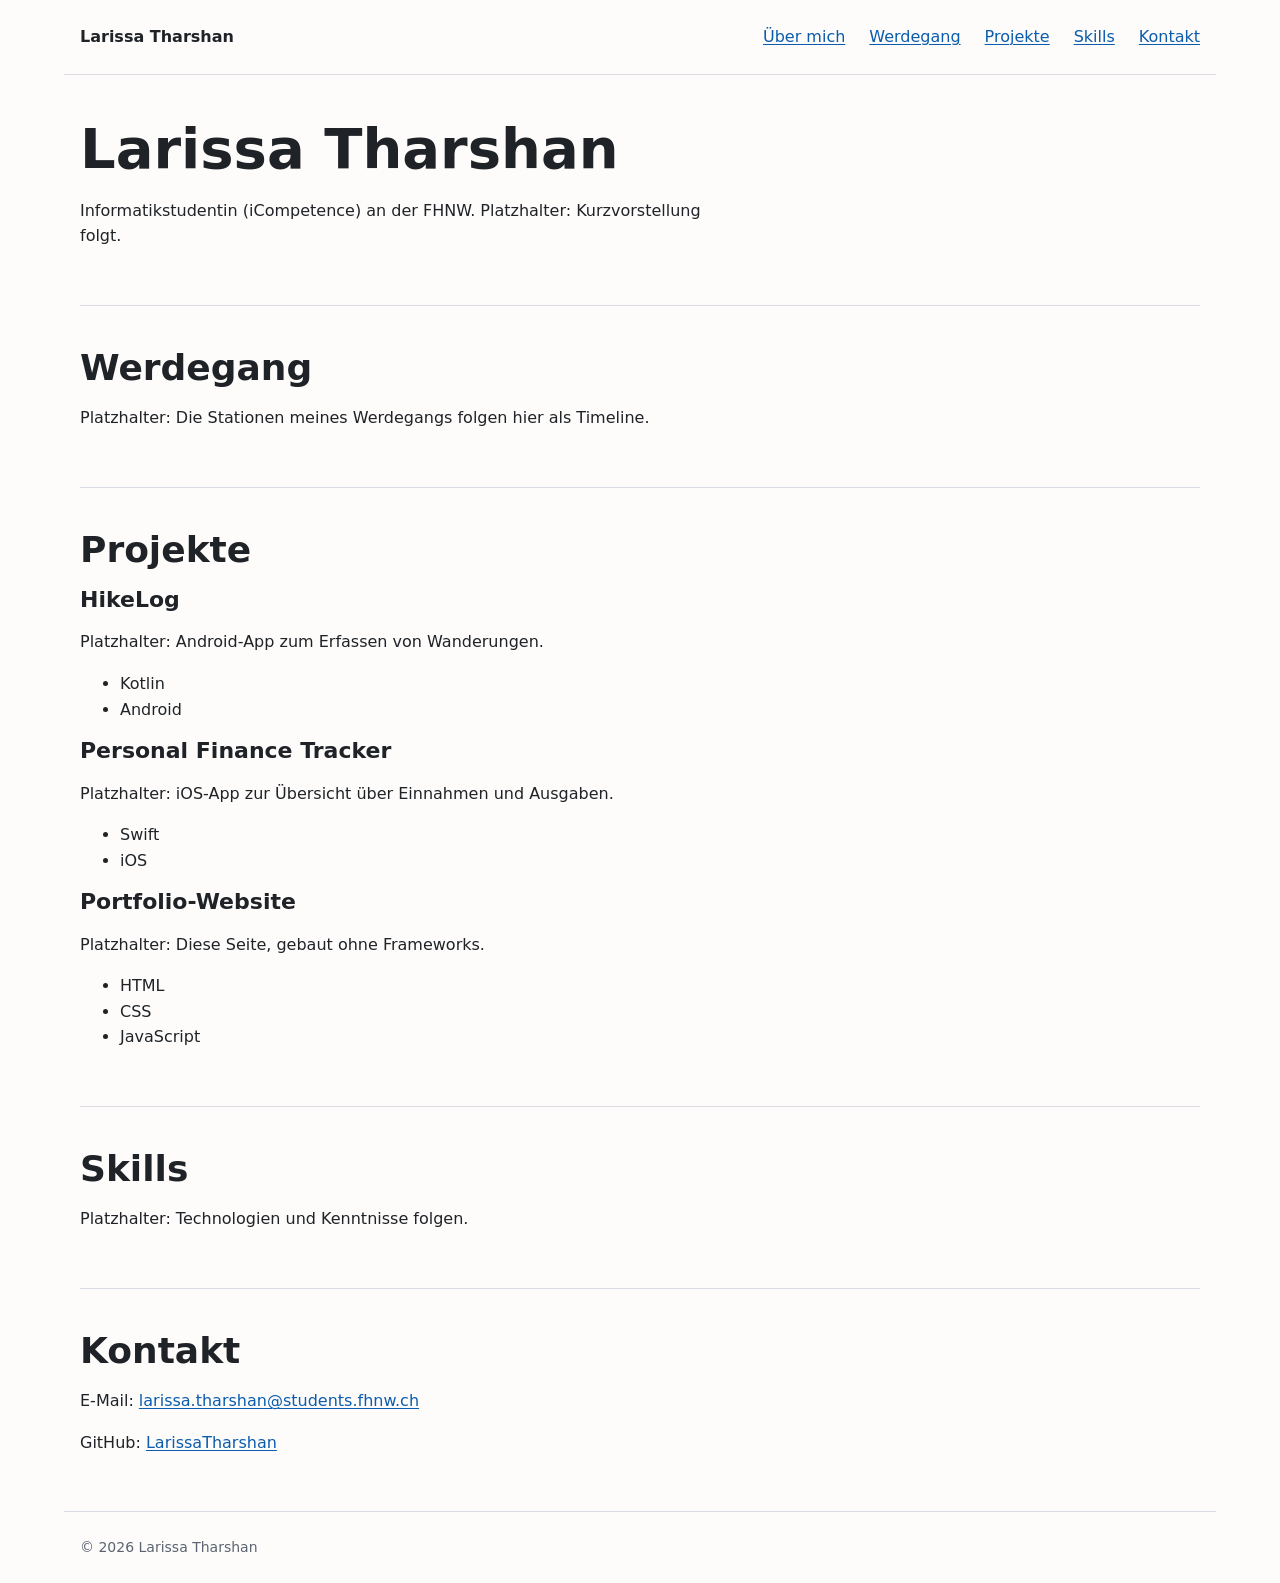
==== index.html @ 27e0fb65 "15 Projekte: drei Dummy-Karten im HTML" ====
<!DOCTYPE html>
<html lang="de">
<head>
    <meta charset="UTF-8">
    <meta name="viewport" content="width=device-width, initial-scale=1">
    <title>Larissa Tharshan – Portfolio</title>
    <meta name="description"
          content="Portfolio von Larissa Tharshan, Informatikstudentin (iCompetence) an der FHNW mit Fokus auf Cloud, DevOps und Software Engineering.">
    <link rel="stylesheet" href="css/style.css">
    <script type="module" src="js/main.js"></script>
</head>
<body>
<header>
    <p class="site-name"><a href="#about">Larissa Tharshan</a></p>
    <nav aria-label="Hauptnavigation">
        <ul>
            <li><a href="#about">Über mich</a></li>
            <li><a href="#path">Werdegang</a></li>
            <li><a href="#projects">Projekte</a></li>
            <li><a href="#skills">Skills</a></li>
            <li><a href="#contact">Kontakt</a></li>
        </ul>
    </nav>
</header>

<main>
    <section id="about" aria-labelledby="about-heading">
        <h1 id="about-heading">Larissa Tharshan</h1>
        <p>Informatikstudentin (iCompetence) an der FHNW. Platzhalter: Kurzvorstellung folgt.</p>
    </section>

    <section id="path" aria-labelledby="path-heading">
        <h2 id="path-heading">Werdegang</h2>
        <p>Platzhalter: Die Stationen meines Werdegangs folgen hier als Timeline.</p>
    </section>

    <section id="projects" aria-labelledby="projects-heading">
        <h2 id="projects-heading">Projekte</h2>
        <div class="card-grid">
            <article class="card">
                <h3>HikeLog</h3>
                <p>Platzhalter: Android-App zum Erfassen von Wanderungen.</p>
                <ul class="tag-list" aria-label="Technologien">
                    <li class="tag">Kotlin</li>
                    <li class="tag">Android</li>
                </ul>
            </article>
            <article class="card">
                <h3>Personal Finance Tracker</h3>
                <p>Platzhalter: iOS-App zur Übersicht über Einnahmen und Ausgaben.</p>
                <ul class="tag-list" aria-label="Technologien">
                    <li class="tag">Swift</li>
                    <li class="tag">iOS</li>
                </ul>
            </article>
            <article class="card">
                <h3>Portfolio-Website</h3>
                <p>Platzhalter: Diese Seite, gebaut ohne Frameworks.</p>
                <ul class="tag-list" aria-label="Technologien">
                    <li class="tag">HTML</li>
                    <li class="tag">CSS</li>
                    <li class="tag">JavaScript</li>
                </ul>
            </article>
        </div>
    </section>

    <section id="skills" aria-labelledby="skills-heading">
        <h2 id="skills-heading">Skills</h2>
        <p>Platzhalter: Technologien und Kenntnisse folgen.</p>
    </section>

    <section id="contact" aria-labelledby="contact-heading">
        <h2 id="contact-heading">Kontakt</h2>
        <p>E-Mail: <a href="mailto:larissa.tharshan@students.fhnw.ch">larissa.tharshan@students.fhnw.ch</a></p>
        <p>GitHub: <a href="https://github.com/LarissaTharshan">LarissaTharshan</a></p>
    </section>
</main>

<footer>
    <p>&copy; 2026 Larissa Tharshan</p>
</footer>
</body>
</html>
---- css/style.css ----
:root {
    /* Farben */
    --color-bg: #fdfcfa;
    --color-surface: #f4f2ee;
    --color-text: #1f2328;
    --color-text-muted: #5b6470;
    --color-accent: #0b5cad;
    --color-border: #d9dde3;

    /* Abstände */
    --space-1: 0.25rem;
    --space-2: 0.5rem;
    --space-3: 1rem;
    --space-4: 1.5rem;
    --space-5: 2.5rem;
    --space-6: 4rem;

    /* Schrift */
    --font-family-base: system-ui, -apple-system, "Segoe UI", Roboto, "Helvetica Neue", Arial, sans-serif;
    --font-size-small: 0.875rem;
    --font-size-base: 1rem;
    --font-size-h3: clamp(1.125rem, 1rem + 0.5vw, 1.375rem);
    --font-size-h2: clamp(1.5rem, 1.2rem + 1.5vw, 2.25rem);
    --font-size-h1: clamp(2rem, 1.5rem + 2.5vw, 3.5rem);
    --line-height-base: 1.6;
    --line-height-heading: 1.2;

    /* Layout */
    --layout-max-width: 72rem;
    --content-max-width: 65ch;

    /* Formen */
    --radius-sm: 2px;
    --radius: 0.5rem;
    --radius-pill: 999px;
    --focus-width: 3px;
}

/* Grundregeln */
*,
*::before,
*::after {
    box-sizing: border-box;
}

body {
    margin: 0;
    overflow-wrap: break-word;
    font-family: var(--font-family-base);
    font-size: var(--font-size-base);
    line-height: var(--line-height-base);
    color: var(--color-text);
    background-color: var(--color-bg);
}

img {
    display: block;
    max-width: 100%;
    height: auto;
}

/* Typografie */
h1,
h2,
h3 {
    margin-top: 0;
    margin-bottom: var(--space-3);
    line-height: var(--line-height-heading);
}

h1 {
    font-size: var(--font-size-h1);
}

h2 {
    font-size: var(--font-size-h2);
}

h3 {
    font-size: var(--font-size-h3);
}

p {
    max-width: var(--content-max-width);
    margin-top: 0;
    margin-bottom: var(--space-3);
}

/* Container */
header,
main,
footer {
    max-width: var(--layout-max-width);
    margin-inline: auto;
    padding-inline: var(--space-3);
}

footer {
    padding-block: var(--space-4);
    border-top: 1px solid var(--color-border);
    color: var(--color-text-muted);
}

footer p {
    margin: 0;
    font-size: var(--font-size-small);
}

/* Links und Fokus */
a {
    color: var(--color-accent);
    text-decoration-thickness: 1px;
    text-underline-offset: 0.15em;
}

a:hover {
    text-decoration-thickness: 2px;
}

a:focus-visible {
    outline: var(--focus-width) solid var(--color-accent);
    outline-offset: var(--space-1);
    border-radius: var(--radius-sm);
}

/* Header und Navigation */
header {
    display: flex;
    flex-wrap: wrap;
    align-items: center;
    justify-content: space-between;
    gap: var(--space-2) var(--space-4);
    padding-block: var(--space-4);
    border-bottom: 1px solid var(--color-border);
}

.site-name {
    margin: 0;
    font-weight: 700;
}

.site-name a {
    color: var(--color-text);
    text-decoration: none;
}

.site-name a:hover {
    text-decoration: underline;
}

nav ul {
    display: flex;
    flex-wrap: wrap;
    gap: var(--space-2) var(--space-4);
    margin: 0;
    padding: 0;
    list-style: none;
}

/* Sektionen */
section {
    padding-block: var(--space-5);
    scroll-margin-top: var(--space-3);
}

section + section {
    border-top: 1px solid var(--color-border);
}
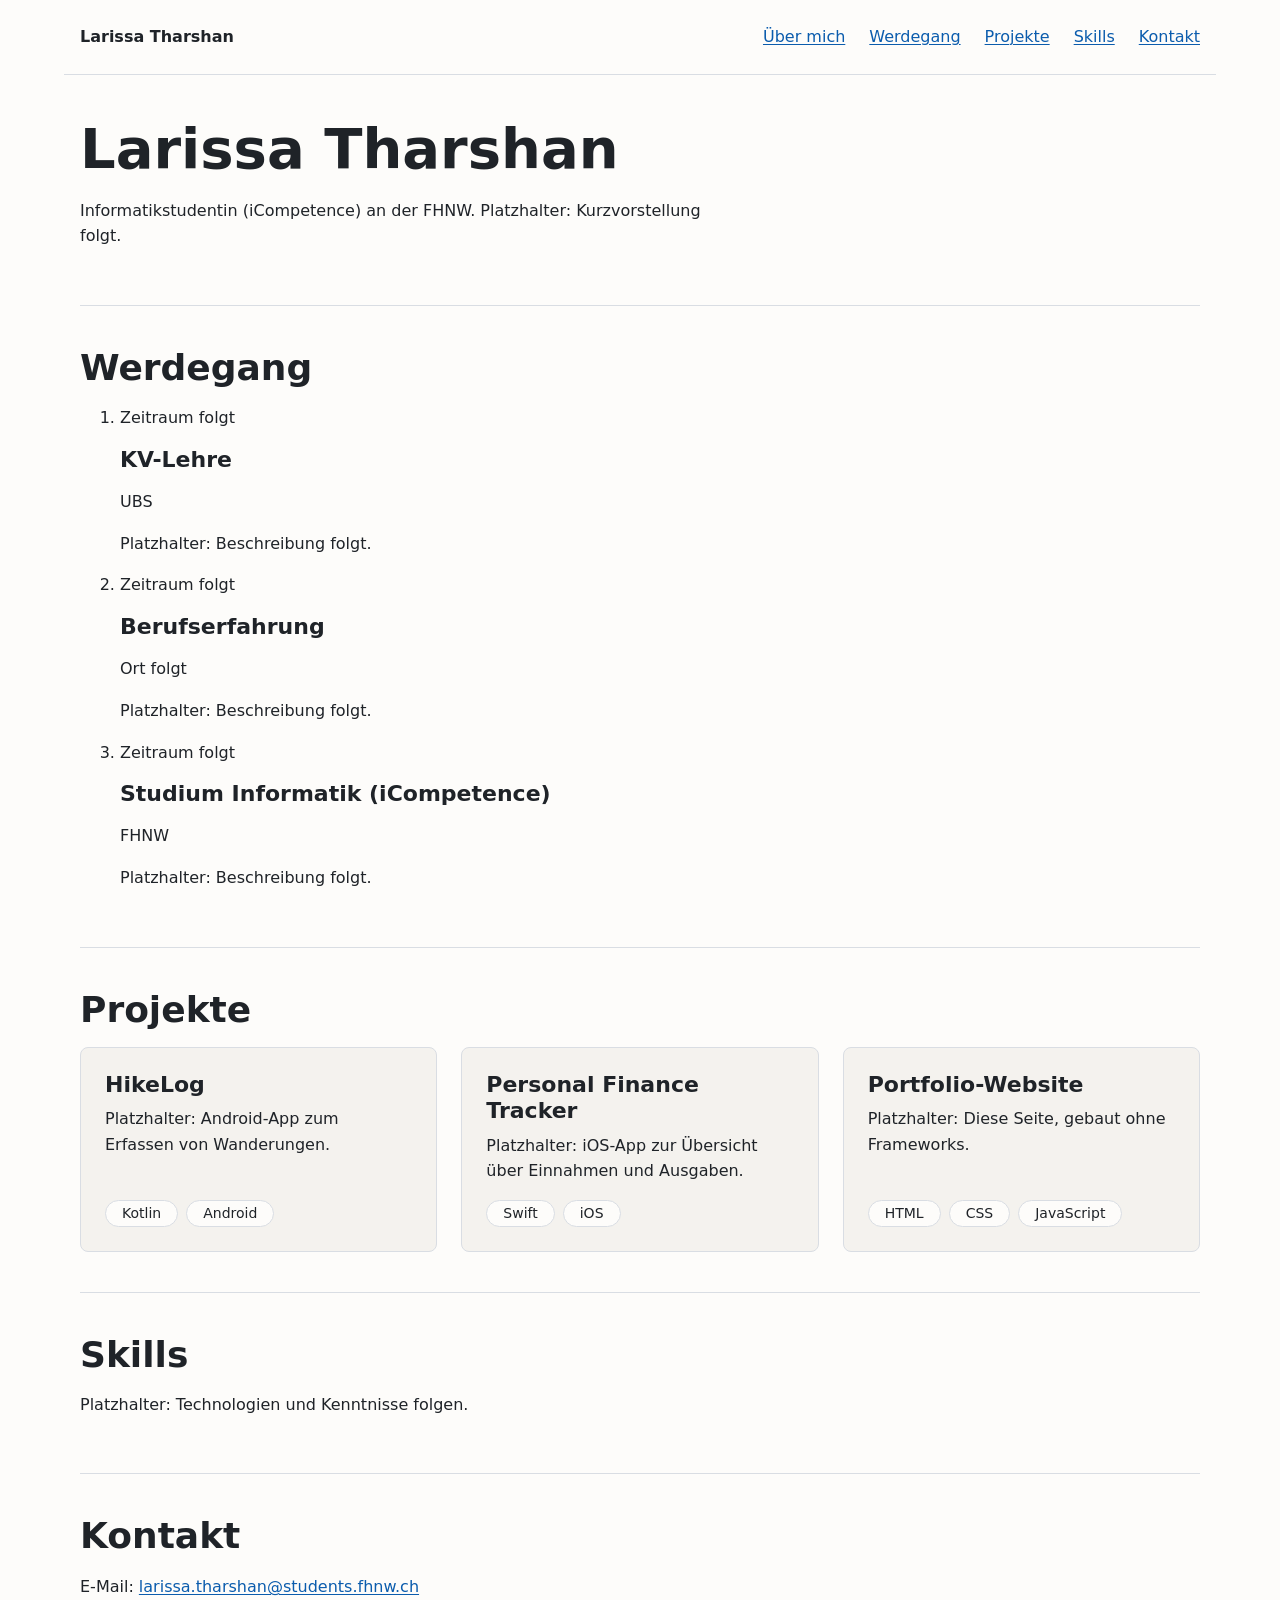
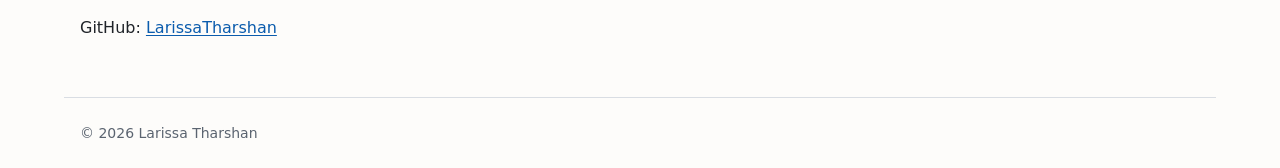
==== commit d76d8c24: "30 Werdegang: Timeline-Struktur im HTML" ====
--- a/index.html
+++ b/index.html
@@ -5,7 +5,7 @@
     <meta name="viewport" content="width=device-width, initial-scale=1">
     <title>Larissa Tharshan – Portfolio</title>
     <meta name="description"
-          content="Portfolio von Larissa Tharshan, Informatikstudentin (iCompetence) an der FHNW mit Fokus auf Cloud, DevOps und Software Engineering.">
+          content="Portfolio von Larissa Tharshan, Informatikstudentin (iCompetence) an der FHNW mit Fokus auf DevOps und Software Engineering.">
     <link rel="stylesheet" href="css/style.css">
     <script type="module" src="js/main.js"></script>
 </head>
@@ -31,7 +31,32 @@
 
     <section id="path" aria-labelledby="path-heading">
         <h2 id="path-heading">Werdegang</h2>
-        <p>Platzhalter: Die Stationen meines Werdegangs folgen hier als Timeline.</p>
+        <ol class="timeline">
+            <li class="timeline-item">
+                <p class="timeline-date">Zeitraum folgt</p>
+                <div class="timeline-content">
+                    <h3>KV-Lehre</h3>
+                    <p class="timeline-place">UBS</p>
+                    <p>Platzhalter: Beschreibung folgt.</p>
+                </div>
+            </li>
+            <li class="timeline-item">
+                <p class="timeline-date">Zeitraum folgt</p>
+                <div class="timeline-content">
+                    <h3>Berufserfahrung</h3>
+                    <p class="timeline-place">Ort folgt</p>
+                    <p>Platzhalter: Beschreibung folgt.</p>
+                </div>
+            </li>
+            <li class="timeline-item">
+                <p class="timeline-date">Zeitraum folgt</p>
+                <div class="timeline-content">
+                    <h3>Studium Informatik (iCompetence)</h3>
+                    <p class="timeline-place">FHNW</p>
+                    <p>Platzhalter: Beschreibung folgt.</p>
+                </div>
+            </li>
+        </ol>
     </section>
 
     <section id="projects" aria-labelledby="projects-heading">
--- a/css/style.css
+++ b/css/style.css
@@ -166,3 +166,46 @@
 section + section {
     border-top: 1px solid var(--color-border);
 }
+
+/* Projekte */
+.card-grid {
+    display: grid;
+    grid-template-columns: repeat(auto-fit, minmax(min(100%, 18rem), 1fr));
+    gap: var(--space-4);
+}
+
+.card {
+    display: flex;
+    flex-direction: column;
+    padding: var(--space-4);
+    border: 1px solid var(--color-border);
+    border-radius: var(--radius);
+    background-color: var(--color-surface);
+}
+
+.card h3 {
+    margin-bottom: var(--space-2);
+}
+
+.card .tag-list {
+    margin-top: auto;
+}
+
+/* Tags */
+.tag-list {
+    display: flex;
+    flex-wrap: wrap;
+    gap: var(--space-2);
+    margin: 0;
+    padding: 0;
+    list-style: none;
+}
+
+.tag {
+    padding: var(--space-1) var(--space-3);
+    border: 1px solid var(--color-border);
+    border-radius: var(--radius-pill);
+    background-color: var(--color-bg);
+    font-size: var(--font-size-small);
+    line-height: var(--line-height-heading);
+}
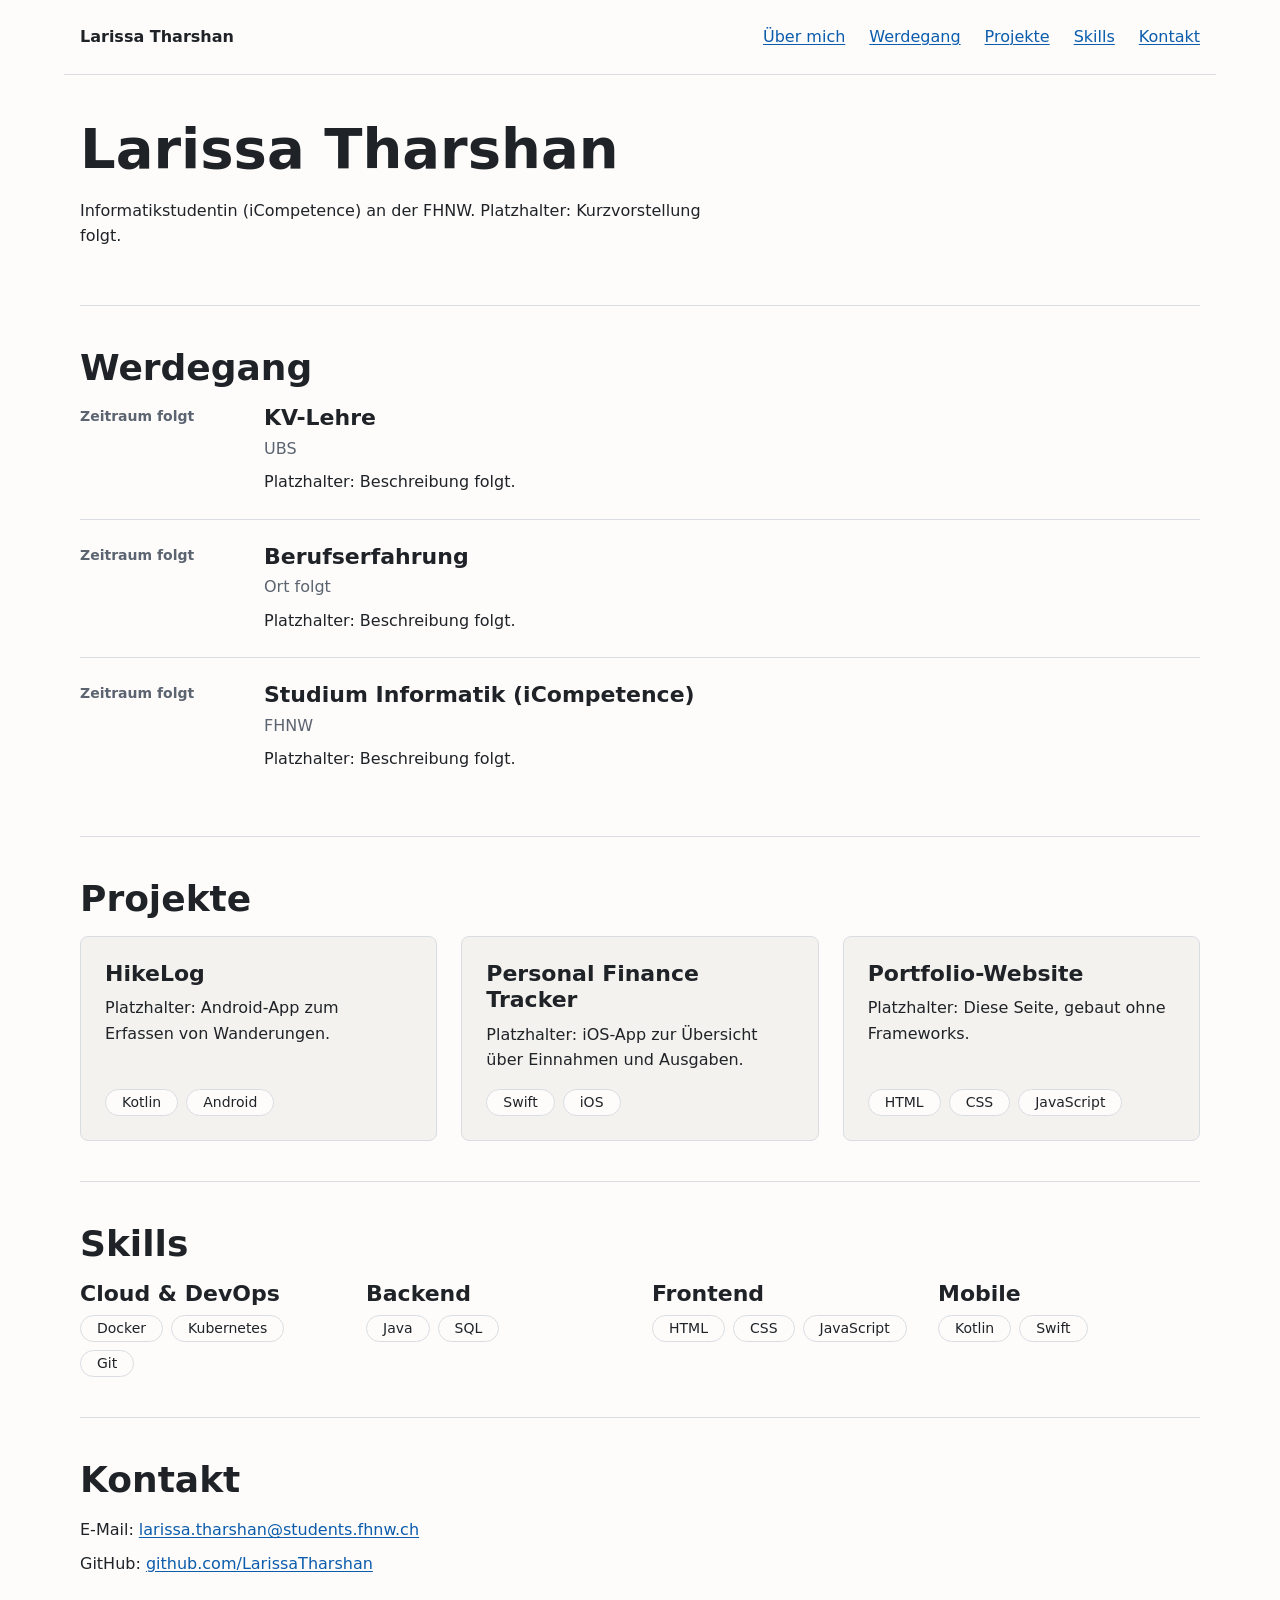
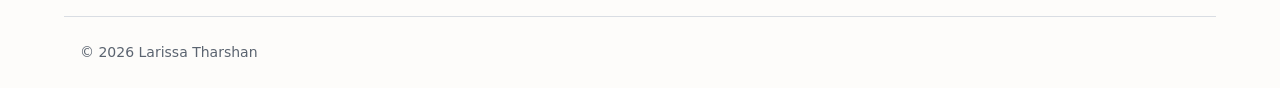
==== commit c2ad253a: "45 Skills in Kategorien und Kontakt als Liste" ====
--- a/index.html
+++ b/index.html
@@ -92,13 +92,46 @@
 
     <section id="skills" aria-labelledby="skills-heading">
         <h2 id="skills-heading">Skills</h2>
-        <p>Platzhalter: Technologien und Kenntnisse folgen.</p>
+        <div class="skill-groups">
+            <div class="skill-group">
+                <h3>Cloud &amp; DevOps</h3>
+                <ul class="tag-list">
+                    <li class="tag">Docker</li>
+                    <li class="tag">Kubernetes</li>
+                    <li class="tag">Git</li>
+                </ul>
+            </div>
+            <div class="skill-group">
+                <h3>Backend</h3>
+                <ul class="tag-list">
+                    <li class="tag">Java</li>
+                    <li class="tag">SQL</li>
+                </ul>
+            </div>
+            <div class="skill-group">
+                <h3>Frontend</h3>
+                <ul class="tag-list">
+                    <li class="tag">HTML</li>
+                    <li class="tag">CSS</li>
+                    <li class="tag">JavaScript</li>
+                </ul>
+            </div>
+            <div class="skill-group">
+                <h3>Mobile</h3>
+                <ul class="tag-list">
+                    <li class="tag">Kotlin</li>
+                    <li class="tag">Swift</li>
+                </ul>
+            </div>
+        </div>
     </section>
 
     <section id="contact" aria-labelledby="contact-heading">
         <h2 id="contact-heading">Kontakt</h2>
-        <p>E-Mail: <a href="mailto:larissa.tharshan@students.fhnw.ch">larissa.tharshan@students.fhnw.ch</a></p>
-        <p>GitHub: <a href="https://github.com/LarissaTharshan">LarissaTharshan</a></p>
+        <ul class="contact-list">
+            <li>E-Mail: <a href="mailto:larissa.tharshan@students.fhnw.ch">larissa.tharshan@students.fhnw.ch</a></li>
+            <li>GitHub: <a href="https://github.com/LarissaTharshan">github.com/LarissaTharshan</a></li>
+        </ul>
     </section>
 </main>
 
--- a/css/style.css
+++ b/css/style.css
@@ -209,3 +209,73 @@
     font-size: var(--font-size-small);
     line-height: var(--line-height-heading);
 }
+
+/* Werdegang */
+.timeline {
+    margin: 0;
+    padding: 0;
+    list-style: none;
+}
+
+.timeline-item {
+    padding-block: var(--space-4);
+    border-top: 1px solid var(--color-border);
+}
+
+.timeline-item:first-child {
+    padding-top: 0;
+    border-top: none;
+}
+
+.timeline-date {
+    margin-bottom: var(--space-1);
+    color: var(--color-text-muted);
+    font-size: var(--font-size-small);
+    font-weight: 700;
+}
+
+.timeline-content h3 {
+    margin-bottom: var(--space-1);
+}
+
+.timeline-place {
+    margin-bottom: var(--space-2);
+    color: var(--color-text-muted);
+}
+
+.timeline-content p:last-child {
+    margin-bottom: 0;
+}
+
+@media (min-width: 48rem) {
+    .timeline-item {
+        display: grid;
+        grid-template-columns: 10rem 1fr;
+        gap: var(--space-4);
+    }
+
+    .timeline-date {
+        margin-bottom: 0;
+    }
+}
+
+/* Skills */
+.skill-groups {
+    display: grid;
+    grid-template-columns: repeat(auto-fit, minmax(min(100%, 14rem), 1fr));
+    gap: var(--space-4);
+}
+
+.skill-group h3 {
+    margin-bottom: var(--space-2);
+}
+
+/* Kontakt */
+.contact-list {
+    display: flex;
+    flex-direction: column;
+    gap: var(--space-2);
+    margin: 0;
+    padding: 0;
+    list-style: none;
+}
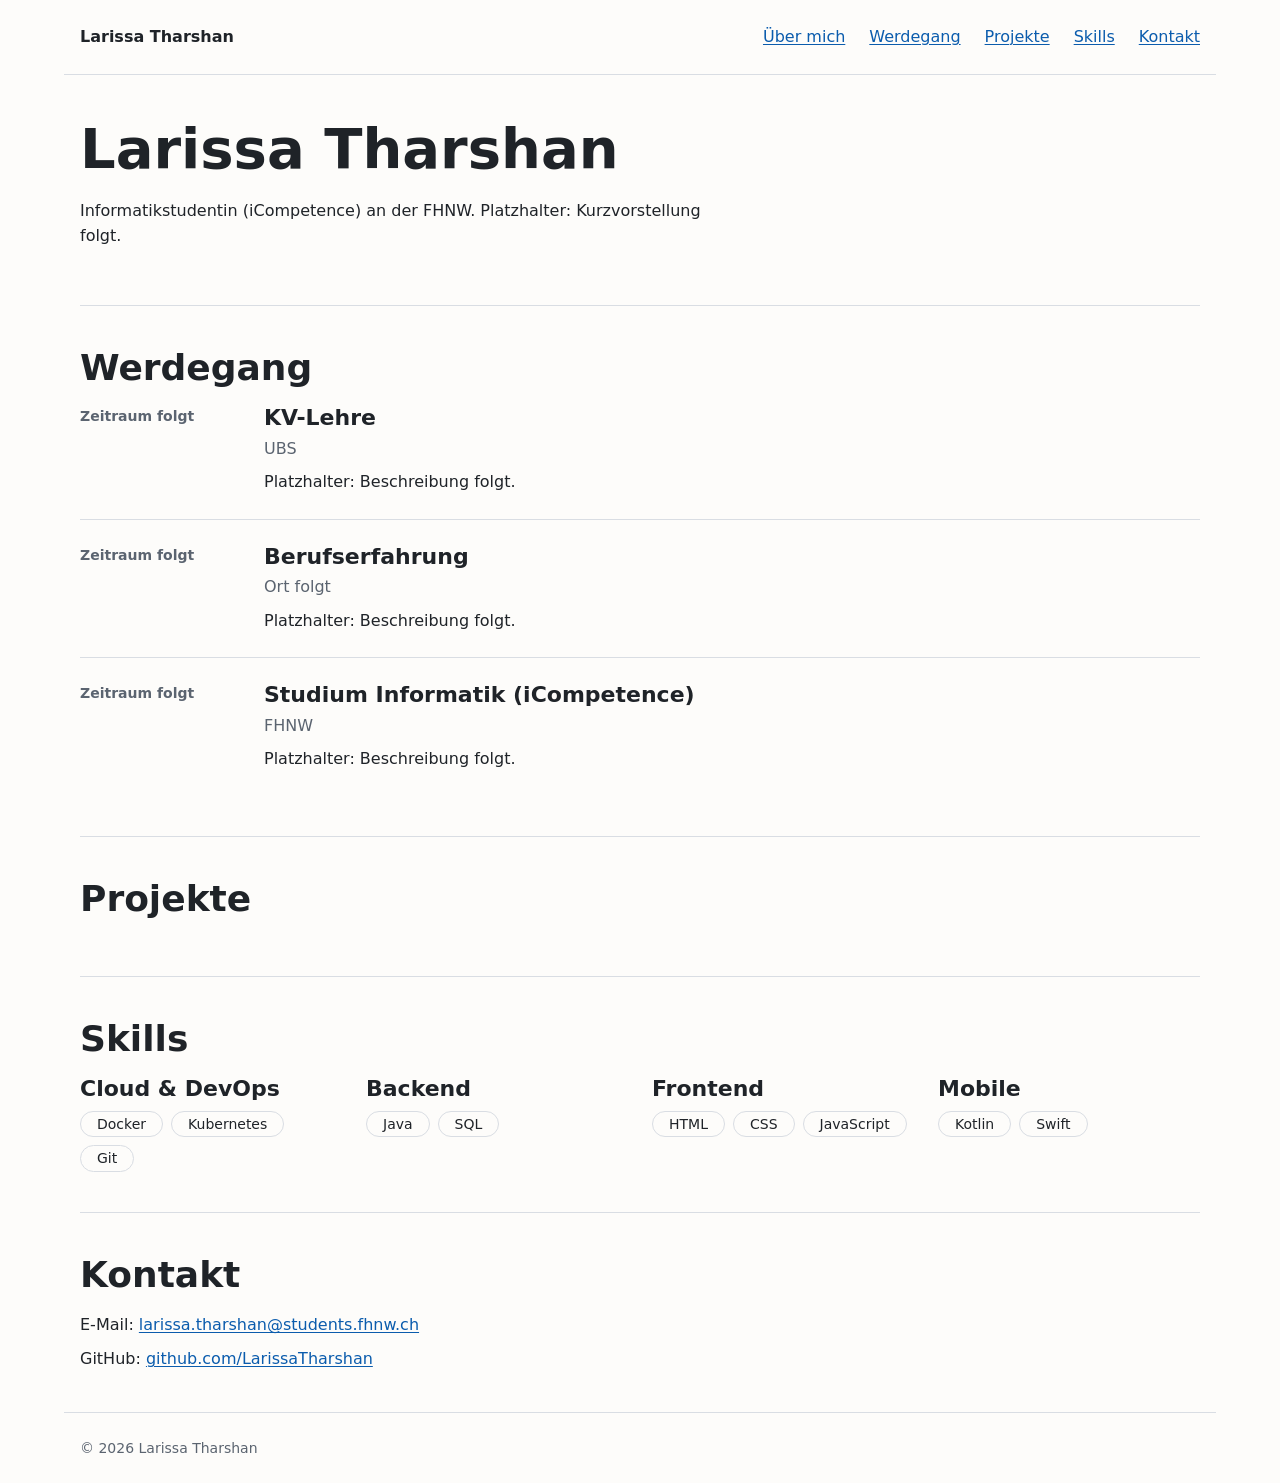
==== commit 19bf519d: "20 Dummy-Karten entfernt, leerer Container mit id project-list" ====
--- a/index.html
+++ b/index.html
@@ -61,33 +61,7 @@
 
     <section id="projects" aria-labelledby="projects-heading">
         <h2 id="projects-heading">Projekte</h2>
-        <div class="card-grid">
-            <article class="card">
-                <h3>HikeLog</h3>
-                <p>Platzhalter: Android-App zum Erfassen von Wanderungen.</p>
-                <ul class="tag-list" aria-label="Technologien">
-                    <li class="tag">Kotlin</li>
-                    <li class="tag">Android</li>
-                </ul>
-            </article>
-            <article class="card">
-                <h3>Personal Finance Tracker</h3>
-                <p>Platzhalter: iOS-App zur Übersicht über Einnahmen und Ausgaben.</p>
-                <ul class="tag-list" aria-label="Technologien">
-                    <li class="tag">Swift</li>
-                    <li class="tag">iOS</li>
-                </ul>
-            </article>
-            <article class="card">
-                <h3>Portfolio-Website</h3>
-                <p>Platzhalter: Diese Seite, gebaut ohne Frameworks.</p>
-                <ul class="tag-list" aria-label="Technologien">
-                    <li class="tag">HTML</li>
-                    <li class="tag">CSS</li>
-                    <li class="tag">JavaScript</li>
-                </ul>
-            </article>
-        </div>
+        <div class="card-grid" id="project-list"></div>
     </section>
 
     <section id="skills" aria-labelledby="skills-heading">
@@ -139,4 +113,4 @@
     <p>&copy; 2026 Larissa Tharshan</p>
 </footer>
 </body>
-</html>
+</html>
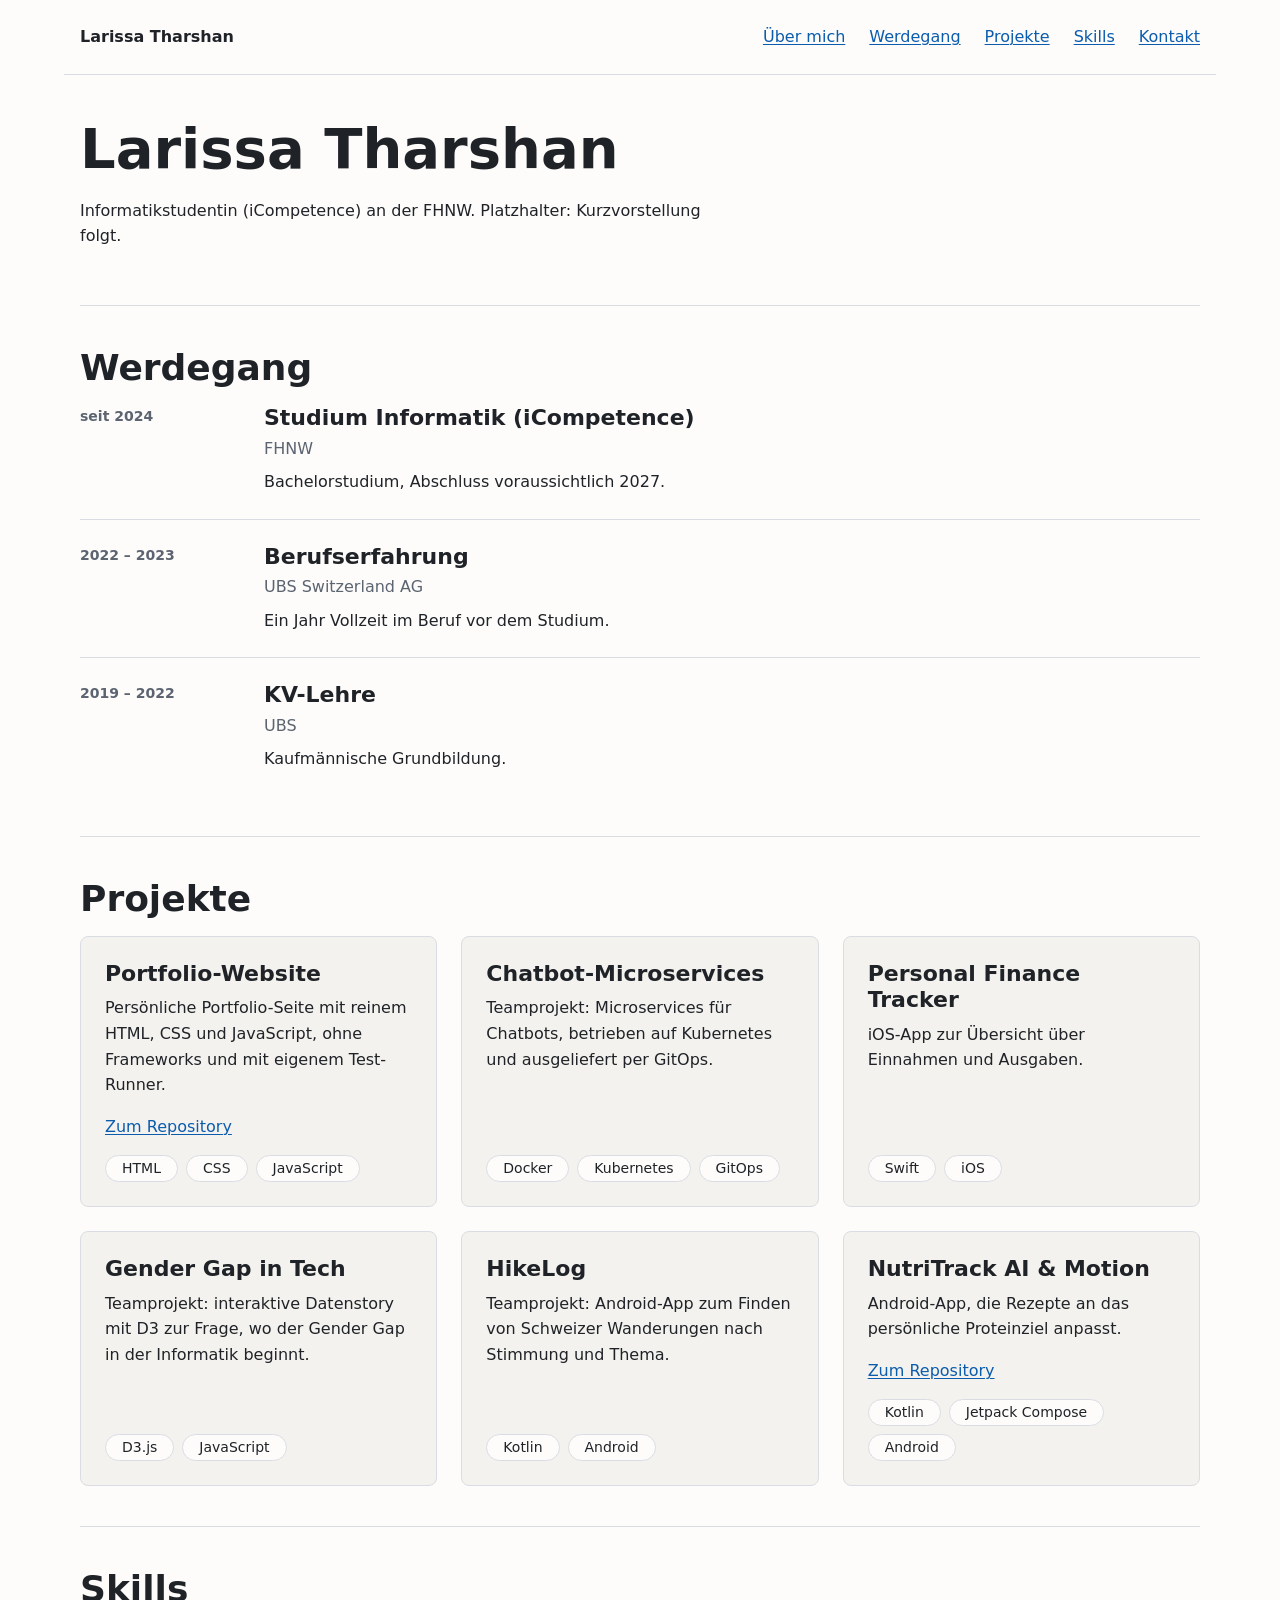
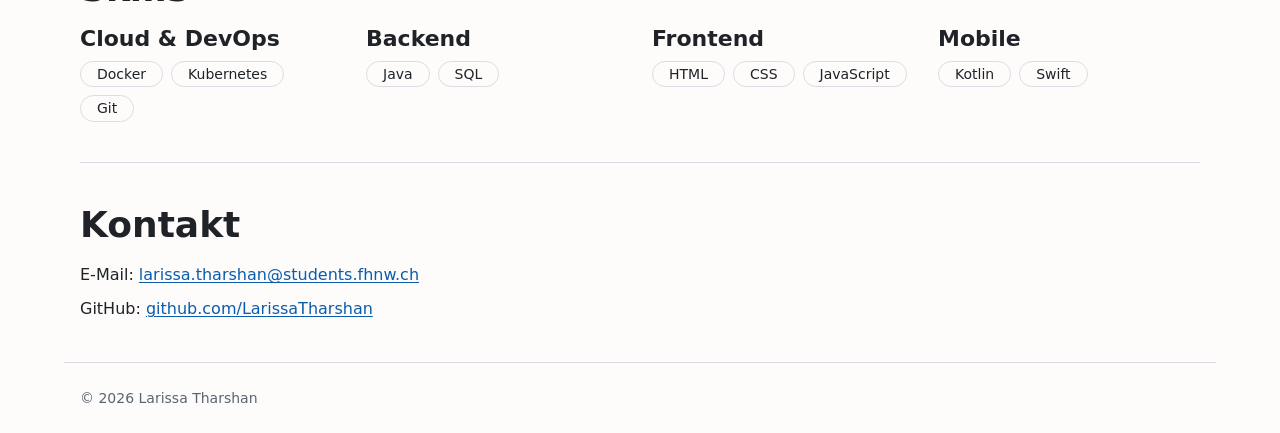
==== commit e61ea0de: "20 Statische Timeline durch Daten-Rendering ersetzt" ====
--- a/index.html
+++ b/index.html
@@ -31,32 +31,7 @@
 
     <section id="path" aria-labelledby="path-heading">
         <h2 id="path-heading">Werdegang</h2>
-        <ol class="timeline">
-            <li class="timeline-item">
-                <p class="timeline-date">Zeitraum folgt</p>
-                <div class="timeline-content">
-                    <h3>KV-Lehre</h3>
-                    <p class="timeline-place">UBS</p>
-                    <p>Platzhalter: Beschreibung folgt.</p>
-                </div>
-            </li>
-            <li class="timeline-item">
-                <p class="timeline-date">Zeitraum folgt</p>
-                <div class="timeline-content">
-                    <h3>Berufserfahrung</h3>
-                    <p class="timeline-place">Ort folgt</p>
-                    <p>Platzhalter: Beschreibung folgt.</p>
-                </div>
-            </li>
-            <li class="timeline-item">
-                <p class="timeline-date">Zeitraum folgt</p>
-                <div class="timeline-content">
-                    <h3>Studium Informatik (iCompetence)</h3>
-                    <p class="timeline-place">FHNW</p>
-                    <p>Platzhalter: Beschreibung folgt.</p>
-                </div>
-            </li>
-        </ol>
+        <ol class="timeline" id="timeline-list"></ol>
     </section>
 
     <section id="projects" aria-labelledby="projects-heading">
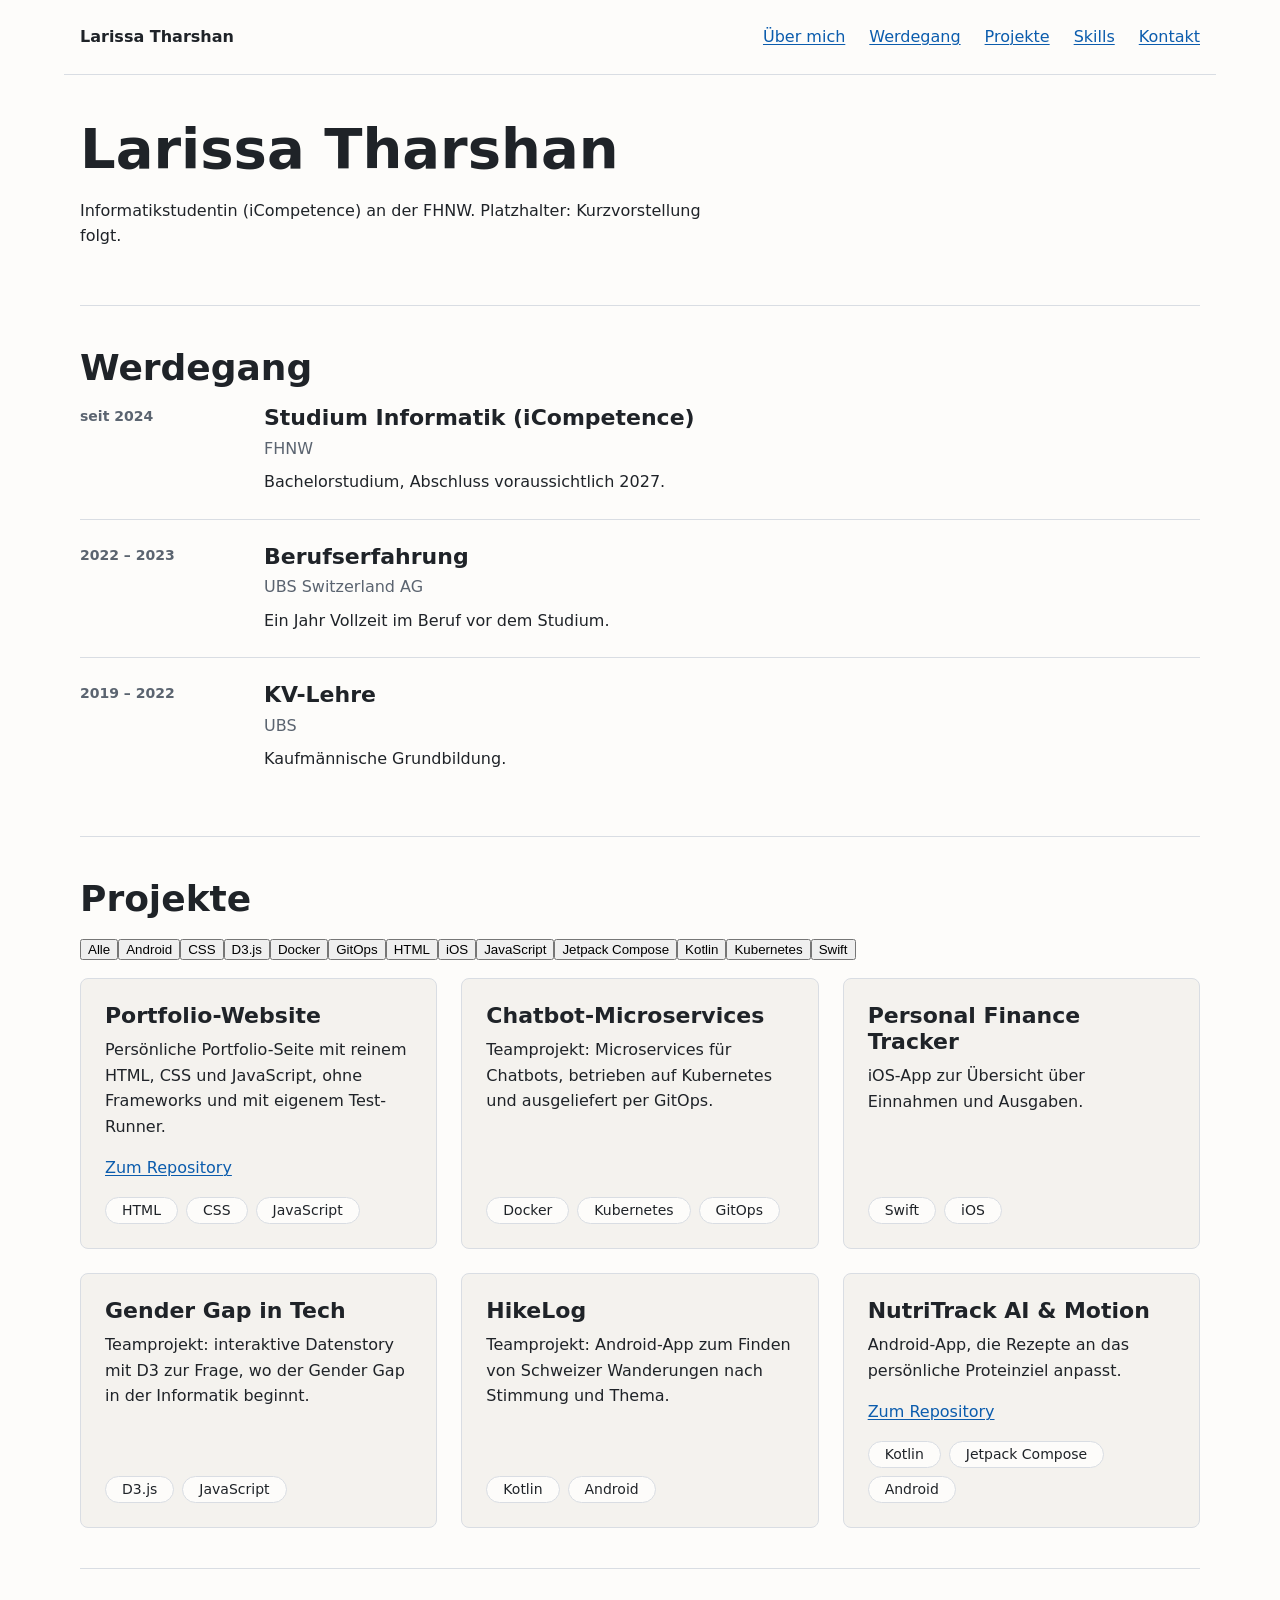
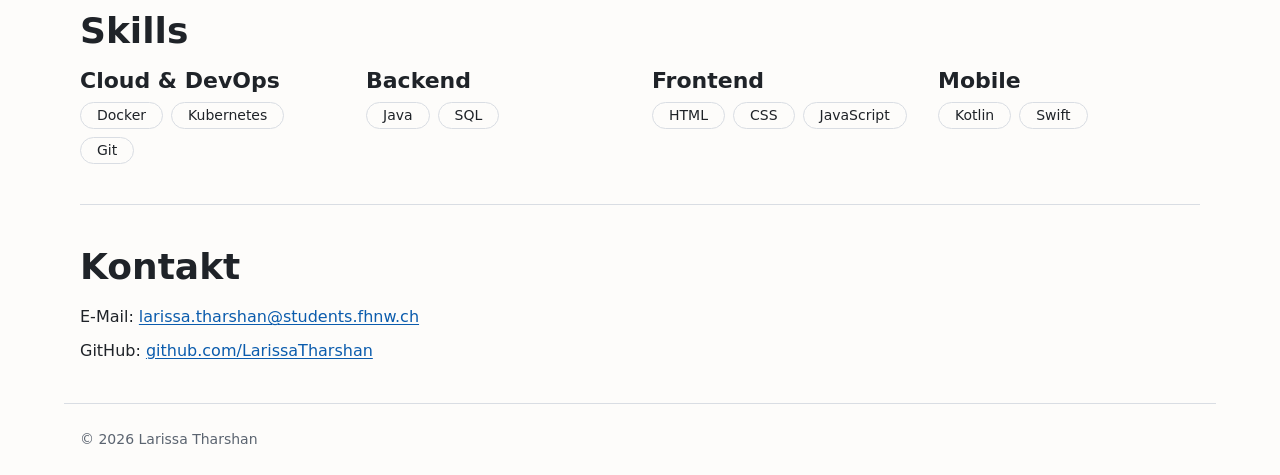
==== commit 0c4dbb45: "30 Filter-Container im HTML, Buttons per main.js gerendert" ====
--- a/index.html
+++ b/index.html
@@ -36,6 +36,9 @@
 
     <section id="projects" aria-labelledby="projects-heading">
         <h2 id="projects-heading">Projekte</h2>
+        <div class="filter-bar" id="project-filter" role="group"
+             aria-label="Projekte nach Technologie filtern"></div>
+        <p class="visually-hidden" id="project-status" aria-live="polite"></p>
         <div class="card-grid" id="project-list"></div>
     </section>
 
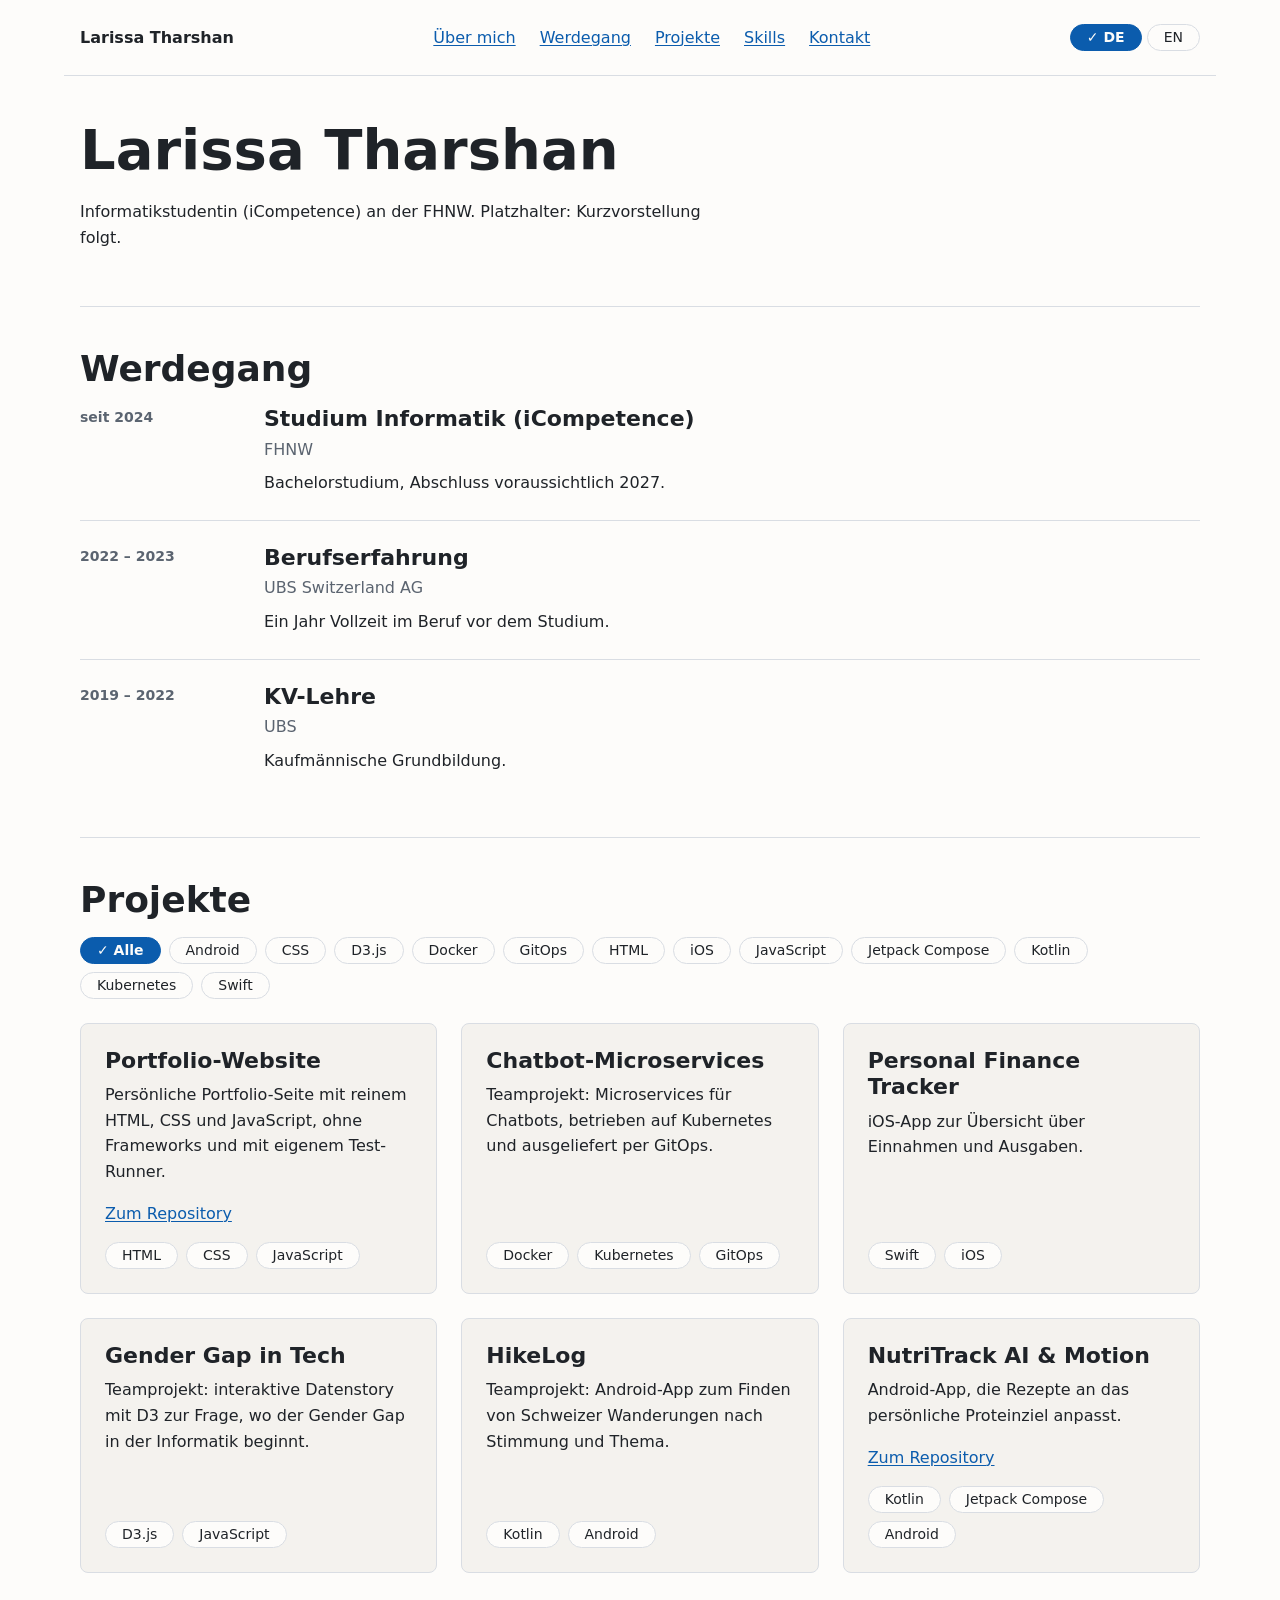
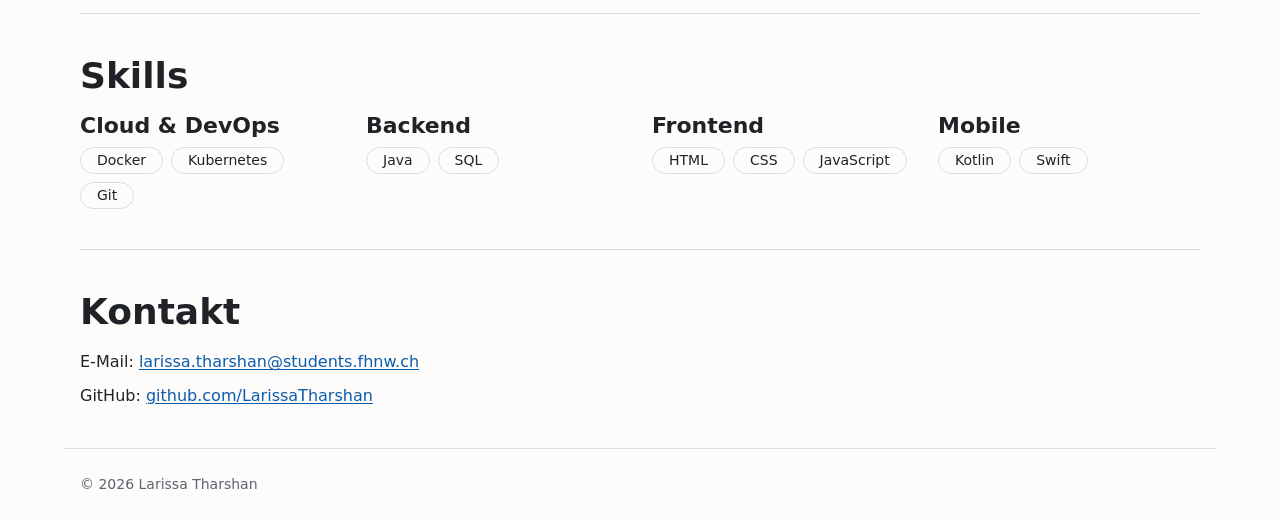
==== commit 63c1dbb9: "30 HTML mit data-i18n-Attributen und Sprach-Buttons" ====
--- a/index.html
+++ b/index.html
@@ -12,38 +12,47 @@
 <body>
 <header>
     <p class="site-name"><a href="#about">Larissa Tharshan</a></p>
-    <nav aria-label="Hauptnavigation">
+    <nav aria-label="Hauptnavigation" data-i18n-aria-label="nav.label">
         <ul>
-            <li><a href="#about">Über mich</a></li>
-            <li><a href="#path">Werdegang</a></li>
-            <li><a href="#projects">Projekte</a></li>
-            <li><a href="#skills">Skills</a></li>
-            <li><a href="#contact">Kontakt</a></li>
+            <li><a href="#about" data-i18n="nav.about">Über mich</a></li>
+            <li><a href="#path" data-i18n="nav.path">Werdegang</a></li>
+            <li><a href="#projects" data-i18n="nav.projects">Projekte</a></li>
+            <li><a href="#skills" data-i18n="nav.skills">Skills</a></li>
+            <li><a href="#contact" data-i18n="nav.contact">Kontakt</a></li>
         </ul>
     </nav>
+    <div class="language-switcher" id="language-switcher" role="group"
+         aria-label="Sprache" data-i18n-aria-label="language.label">
+        <button type="button" class="filter-button" data-lang="de" lang="de"
+                aria-label="Deutsch" aria-pressed="true">DE
+        </button>
+        <button type="button" class="filter-button" data-lang="en" lang="en"
+                aria-label="English" aria-pressed="false">EN
+        </button>
+    </div>
 </header>
 
 <main>
     <section id="about" aria-labelledby="about-heading">
         <h1 id="about-heading">Larissa Tharshan</h1>
-        <p>Informatikstudentin (iCompetence) an der FHNW. Platzhalter: Kurzvorstellung folgt.</p>
+        <p data-i18n="about.text">Informatikstudentin (iCompetence) an der FHNW. Platzhalter: Kurzvorstellung folgt.</p>
     </section>
 
     <section id="path" aria-labelledby="path-heading">
-        <h2 id="path-heading">Werdegang</h2>
+        <h2 id="path-heading" data-i18n="path.heading">Werdegang</h2>
         <ol class="timeline" id="timeline-list"></ol>
     </section>
 
     <section id="projects" aria-labelledby="projects-heading">
-        <h2 id="projects-heading">Projekte</h2>
+        <h2 id="projects-heading" data-i18n="projects.heading">Projekte</h2>
         <div class="filter-bar" id="project-filter" role="group"
-             aria-label="Projekte nach Technologie filtern"></div>
+             aria-label="Projekte nach Technologie filtern" data-i18n-aria-label="filter.label"></div>
         <p class="visually-hidden" id="project-status" aria-live="polite"></p>
         <div class="card-grid" id="project-list"></div>
     </section>
 
     <section id="skills" aria-labelledby="skills-heading">
-        <h2 id="skills-heading">Skills</h2>
+        <h2 id="skills-heading" data-i18n="skills.heading">Skills</h2>
         <div class="skill-groups">
             <div class="skill-group">
                 <h3>Cloud &amp; DevOps</h3>
@@ -79,9 +88,10 @@
     </section>
 
     <section id="contact" aria-labelledby="contact-heading">
-        <h2 id="contact-heading">Kontakt</h2>
+        <h2 id="contact-heading" data-i18n="contact.heading">Kontakt</h2>
         <ul class="contact-list">
-            <li>E-Mail: <a href="mailto:larissa.tharshan@students.fhnw.ch">larissa.tharshan@students.fhnw.ch</a></li>
+            <li><span data-i18n="contact.email">E-Mail:</span> <a href="mailto:larissa.tharshan@students.fhnw.ch">larissa.tharshan@students.fhnw.ch</a>
+            </li>
             <li>GitHub: <a href="https://github.com/LarissaTharshan">github.com/LarissaTharshan</a></li>
         </ul>
     </section>
--- a/css/style.css
+++ b/css/style.css
@@ -117,7 +117,8 @@
     text-decoration-thickness: 2px;
 }
 
-a:focus-visible {
+a:focus-visible,
+button:focus-visible {
     outline: var(--focus-width) solid var(--color-accent);
     outline-offset: var(--space-1);
     border-radius: var(--radius-sm);
@@ -279,3 +280,52 @@
     padding: 0;
     list-style: none;
 }
+
+/* Filter */
+.filter-bar {
+    display: flex;
+    flex-wrap: wrap;
+    gap: var(--space-2);
+    margin-bottom: var(--space-4);
+}
+
+.filter-button {
+    padding: var(--space-1) var(--space-3);
+    border: 1px solid var(--color-border);
+    border-radius: var(--radius-pill);
+    background-color: var(--color-bg);
+    color: var(--color-text);
+    font: inherit;
+    font-size: var(--font-size-small);
+    line-height: var(--line-height-heading);
+    cursor: pointer;
+}
+
+.filter-button:hover {
+    border-color: var(--color-accent);
+}
+
+.filter-button[aria-pressed="true"] {
+    border-color: var(--color-accent);
+    background-color: var(--color-accent);
+    color: var(--color-bg);
+    font-weight: 700;
+}
+
+.filter-button[aria-pressed="true"]::before {
+    content: "✓ ";
+    content: "✓ " / "";
+}
+
+/* Nur für Screenreader sichtbar */
+.visually-hidden {
+    position: absolute;
+    width: 1px;
+    height: 1px;
+    margin: -1px;
+    padding: 0;
+    overflow: hidden;
+    clip-path: inset(50%);
+    white-space: nowrap;
+    border: 0;
+}
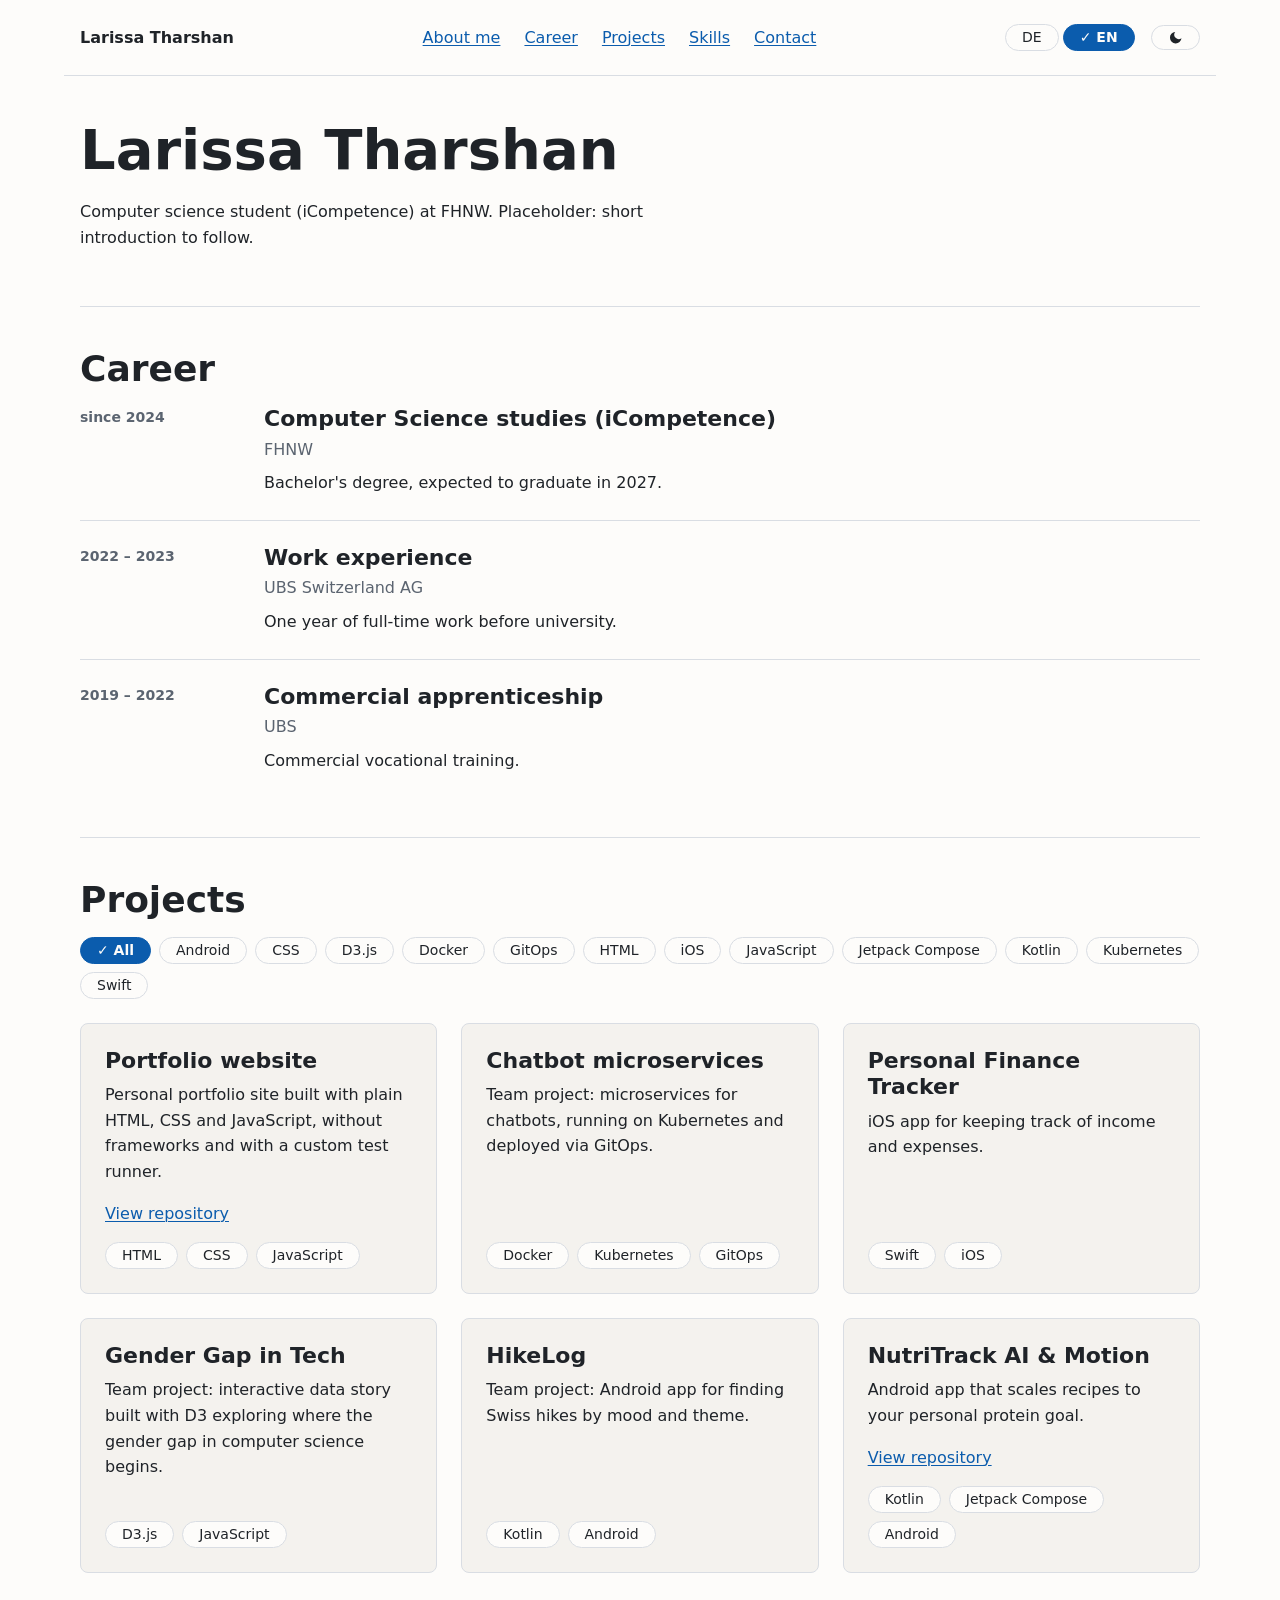
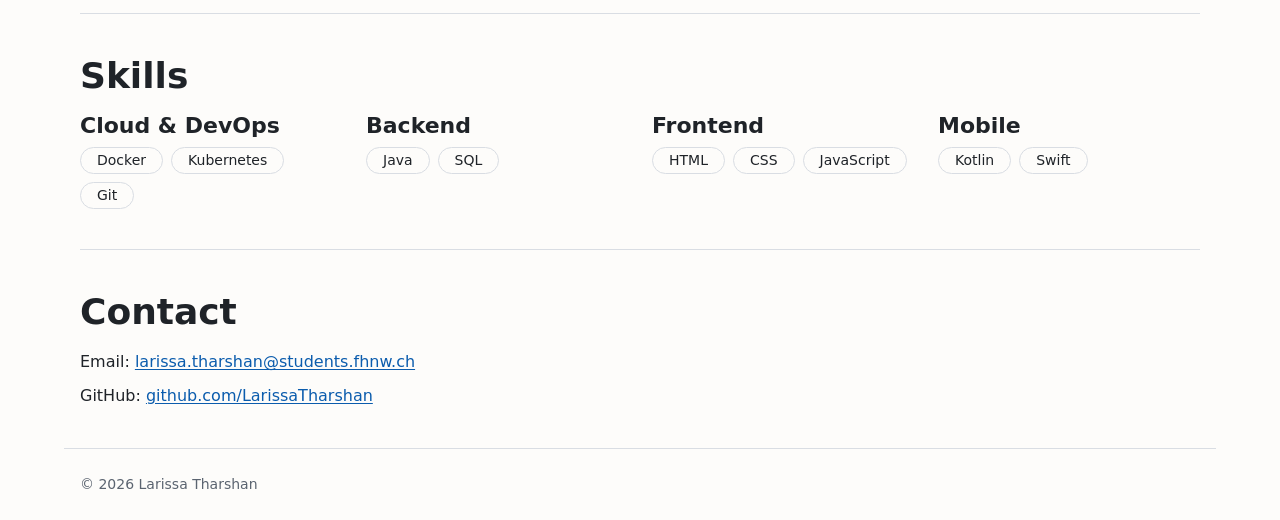
==== commit d2a8865d: "30 Theme-Button, Skip-Link und Anti-Flacker-Script im head" ====
--- a/index.html
+++ b/index.html
@@ -6,10 +6,27 @@
     <title>Larissa Tharshan – Portfolio</title>
     <meta name="description"
           content="Portfolio von Larissa Tharshan, Informatikstudentin (iCompetence) an der FHNW mit Fokus auf DevOps und Software Engineering.">
+    <script>
+        // Bewusst ein normales Script im <head> und kein Modul:
+        // Module laufen erst, nachdem die Seite gezeichnet wurde. Dieses Script
+        // setzt ein gespeichertes Theme vorher, damit die Seite nicht kurz hell aufblitzt.
+        // Der Schlüssel muss mit THEME_KEY in js/storage.js übereinstimmen.
+        try {
+            const savedTheme = localStorage.getItem('portfolio.theme');
+
+            if (savedTheme === 'light' || savedTheme === 'dark') {
+                document.documentElement.dataset.theme = savedTheme;
+            }
+        } catch {
+            // Speicher blockiert: Die Seite folgt der Systemeinstellung.
+        }
+    </script>
     <link rel="stylesheet" href="css/style.css">
     <script type="module" src="js/main.js"></script>
 </head>
 <body>
+<a class="skip-link" href="#main" data-i18n="skip.link">Zum Inhalt springen</a>
+
 <header>
     <p class="site-name"><a href="#about">Larissa Tharshan</a></p>
     <nav aria-label="Hauptnavigation" data-i18n-aria-label="nav.label">
@@ -21,18 +38,26 @@
             <li><a href="#contact" data-i18n="nav.contact">Kontakt</a></li>
         </ul>
     </nav>
-    <div class="language-switcher" id="language-switcher" role="group"
-         aria-label="Sprache" data-i18n-aria-label="language.label">
-        <button type="button" class="filter-button" data-lang="de" lang="de"
-                aria-label="Deutsch" aria-pressed="true">DE
-        </button>
-        <button type="button" class="filter-button" data-lang="en" lang="en"
-                aria-label="English" aria-pressed="false">EN
+    <div class="header-controls">
+        <div class="language-switcher" id="language-switcher" role="group"
+             aria-label="Sprache" data-i18n-aria-label="language.label">
+            <button type="button" class="pill-button" data-lang="de" lang="de"
+                    aria-label="Deutsch" aria-pressed="true">DE
+            </button>
+            <button type="button" class="pill-button" data-lang="en" lang="en"
+                    aria-label="English" aria-pressed="false">EN
+            </button>
+        </div>
+        <button type="button" class="pill-button theme-toggle" id="theme-toggle"
+                aria-label="Dunkler Modus" data-i18n-aria-label="theme.label" aria-pressed="false">
+            <svg viewBox="0 0 24 24" aria-hidden="true" focusable="false">
+                <path fill="currentColor" d="M21 12.79A9 9 0 1 1 11.21 3 7 7 0 0 0 21 12.79z"/>
+            </svg>
         </button>
     </div>
 </header>
 
-<main>
+<main id="main" tabindex="-1">
     <section id="about" aria-labelledby="about-heading">
         <h1 id="about-heading">Larissa Tharshan</h1>
         <p data-i18n="about.text">Informatikstudentin (iCompetence) an der FHNW. Platzhalter: Kurzvorstellung folgt.</p>
--- a/css/style.css
+++ b/css/style.css
@@ -1,5 +1,7 @@
 :root {
-    /* Farben */
+    color-scheme: light;
+
+    /* Farben (hell) */
     --color-bg: #fdfcfa;
     --color-surface: #f4f2ee;
     --color-text: #1f2328;
@@ -36,6 +38,37 @@
     --focus-width: 3px;
 }
 
+/*
+ * Dunkles Farbschema, Fall 1: Das System bevorzugt Dunkel,
+ * und es wurde nicht ausdrücklich "hell" gewählt.
+ * Die Werte müssen identisch zum Block darunter sein.
+ */
+@media (prefers-color-scheme: dark) {
+    :root:not([data-theme="light"]) {
+        color-scheme: dark;
+        --color-bg: #16191f;
+        --color-surface: #1f242c;
+        --color-text: #e6e8eb;
+        --color-text-muted: #a3acb8;
+        --color-accent: #6cb0ff;
+        --color-border: #353c46;
+    }
+}
+
+/*
+ * Dunkles Farbschema, Fall 2: ausdrücklich gewählt (data-theme="dark").
+ * Gilt unabhängig von der Systemeinstellung.
+ */
+:root[data-theme="dark"] {
+    color-scheme: dark;
+    --color-bg: #16191f;
+    --color-surface: #1f242c;
+    --color-text: #e6e8eb;
+    --color-text-muted: #a3acb8;
+    --color-accent: #6cb0ff;
+    --color-border: #353c46;
+}
+
 /* Grundregeln */
 *,
 *::before,
@@ -95,6 +128,10 @@
     padding-inline: var(--space-3);
 }
 
+main:focus {
+    outline: none;
+}
+
 footer {
     padding-block: var(--space-4);
     border-top: 1px solid var(--color-border);
@@ -122,6 +159,23 @@
     outline: var(--focus-width) solid var(--color-accent);
     outline-offset: var(--space-1);
     border-radius: var(--radius-sm);
+}
+
+/* Skip-Link: nur sichtbar, wenn er per Tastatur den Fokus hat */
+.skip-link {
+    position: absolute;
+    top: var(--space-2);
+    left: var(--space-2);
+    z-index: 10;
+    padding: var(--space-2) var(--space-3);
+    border: 1px solid var(--color-accent);
+    border-radius: var(--radius);
+    background-color: var(--color-bg);
+    transform: translateY(-200%);
+}
+
+.skip-link:focus {
+    transform: translateY(0);
 }
 
 /* Header und Navigation */
@@ -156,6 +210,12 @@
     margin: 0;
     padding: 0;
     list-style: none;
+}
+
+.header-controls {
+    display: flex;
+    align-items: center;
+    gap: var(--space-3);
 }
 
 /* Sektionen */
@@ -289,7 +349,8 @@
     margin-bottom: var(--space-4);
 }
 
-.filter-button {
+/* Pill-Buttons: Filter, Sprachumschalter und Theme-Button */
+.pill-button {
     padding: var(--space-1) var(--space-3);
     border: 1px solid var(--color-border);
     border-radius: var(--radius-pill);
@@ -301,20 +362,37 @@
     cursor: pointer;
 }
 
-.filter-button:hover {
+.pill-button:hover {
     border-color: var(--color-accent);
 }
 
-.filter-button[aria-pressed="true"] {
+.pill-button[aria-pressed="true"] {
     border-color: var(--color-accent);
     background-color: var(--color-accent);
     color: var(--color-bg);
     font-weight: 700;
 }
 
-.filter-button[aria-pressed="true"]::before {
+.pill-button[aria-pressed="true"]::before {
     content: "✓ ";
     content: "✓ " / "";
+}
+
+/* Sprachumschalter */
+.language-switcher {
+    display: flex;
+    gap: var(--space-1);
+}
+
+/* Theme-Button mit Mond-Symbol */
+.theme-toggle {
+    display: inline-flex;
+    align-items: center;
+}
+
+.theme-toggle svg {
+    width: 1.1em;
+    height: 1.1em;
 }
 
 /* Nur für Screenreader sichtbar */
